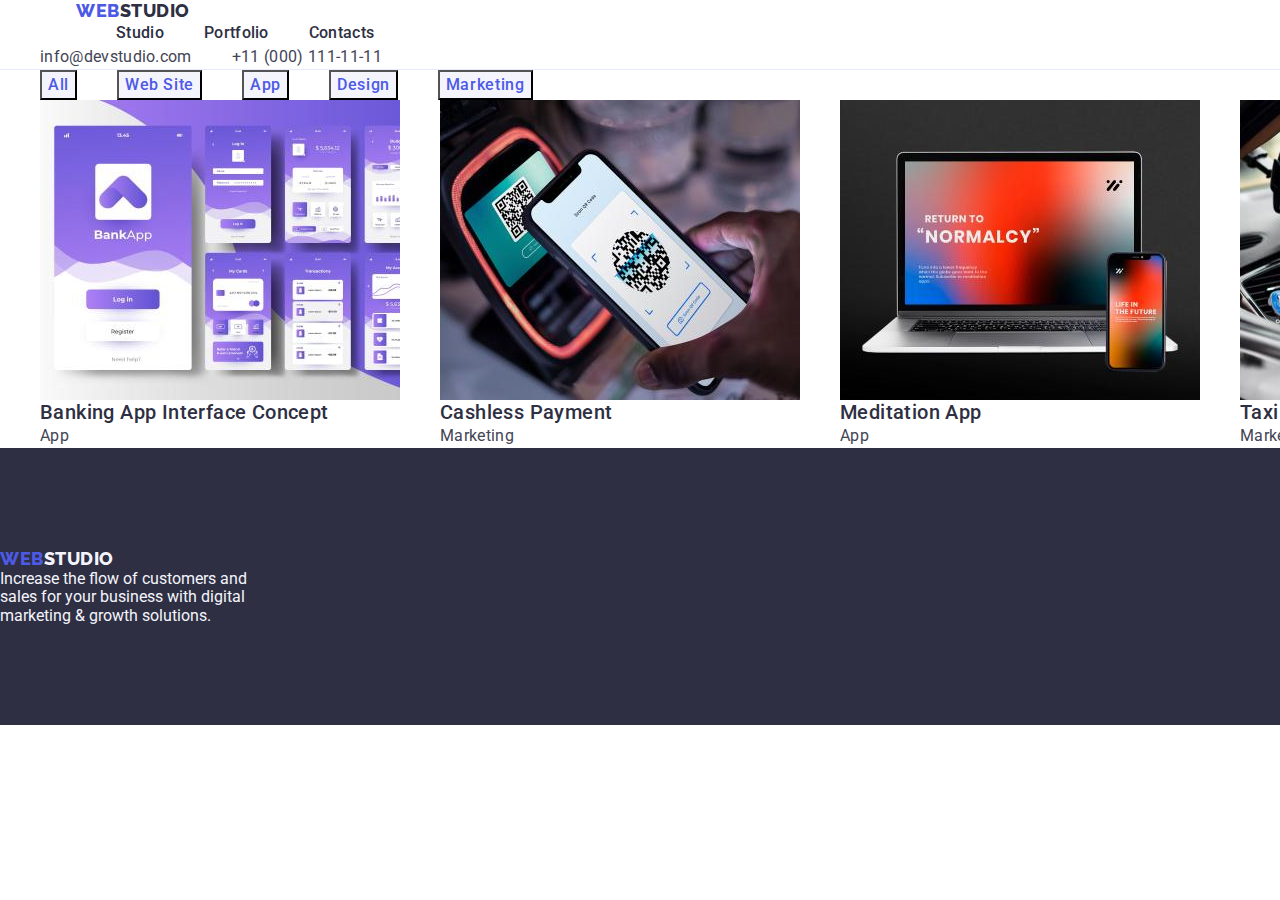
==== portfolio.html @ 9ea76489 "Update portfolio.html" ====
<!DOCTYPE html>
<html lang="en">
  <head>
    <meta charset="UTF-8" />
    <meta http-equiv="X-UA-Compatible" content="IE=edge" />
    <meta name="viewport" content="width=device-width, initial-scale=1.0" />

    <link rel="preconnect" href="https://fonts.googleapis.com" />
    <link rel="preconnect" href="https://fonts.gstatic.com" crossorigin />
    <link
      href="https://fonts.googleapis.com/css2?family=Raleway:wght@800&family=Roboto:wght@400;500;700&display=swap"
      rel="stylesheet"
    />

    <title>Document</title>
    <link
      rel="stylesheet"
      href="https://cdnjs.cloudflare.com/ajax/libs/modern-normalize/1.0.0/modern-normalize.min.css"
    />
    <link rel="stylesheet" href="./css/styles.css" />
  </head>
  <body>
    <header class="header">
      <!-- maine navigation -->
      <div class="header-page container">
        <nav>
          <a href="./index.html" class="logo link">Web<span class="logo-part">Studio</span></a>
          <ul class="list">
            <li><a class="nav-item link" href="./index.html">Studio</a></li>
            <li>
              <a class="nav-item link" href="./portfolio.html">Portfolio</a>
            </li>
            <li><a class="nav-item link" href="">Contacts</a></li>
          </ul>
        </nav>
      </div>
      <!-- Contacts -->
      <address class="address">
        <ul class="list">
          <li>
            <a class="adress-item link" href="mailto:info@devstudio.com">info@devstudio.com</a>
          </li>
          <li>
            <a class="adress-item link" href="tel:+110001111111">+11 (000) 111-11-11</a>
          </li>
        </ul>
      </address>
    </header>
    <!-- maine content -->
    <main>
      <section>
        <h1 hidden>Examples</h1>
        <ul class="list">
          <li><button class="buttons" type="button">All</button></li>
          <li><button class="buttons" type="button">Web Site</button></li>
          <li><button class="buttons" type="button">App</button></li>
          <li><button class="buttons" type="button">Design</button></li>
          <li><button class="buttons" type="button">Marketing</button></li>
        </ul>

        <!-- work examples -->
        <ul class="list">
          <li>
            <a class="block link" href="">
              <img src="./images/banking.jpg" alt="Banking App" />
              <h2 class="img-title">Banking App Interface Concept</h2>
              <p class="job-name">App</p>
            </a>
          </li>

          <li>
            <a class="block link" href="">
              <img src="./images/cashless.jpg" alt="Cashless Payment" />
              <h2 class="img-title">Cashless Payment</h2>
              <p class="job-name">Marketing</p>
            </a>
          </li>

          <li>
            <a class="block link" href="">
              <img src="./images/meditation.jpg" alt="Meditation App" />
              <h2 class="img-title">Meditation App</h2>
              <p class="job-name">App</p>
            </a>
          </li>

          <li>
            <a class="block link" href="">
              <img src="./images/taxi.jpg" alt="Taxi Service" />
              <h2 class="img-title">Taxi Service</h2>
              <p class="job-name">Marketing</p>
            </a>
          </li>

          <li>
            <a class="block link" href="">
              <img src="./images/screen.jpg" alt="Screen Illustrations" />
              <h2 class="img-title">Screen Illustrations</h2>
              <p class="job-name">Design</p>
            </a>
          </li>

          <li>
            <a class="block link" href="">
              <img src="./images/online.jpg" alt="Online Courses" />
              <h2 class="img-title">Online Courses</h2>
              <p class="job-name">Marketing</p>
            </a>
          </li>

          <li>
            <a class="block link" href="">
              <img src="./images/instagram.jpg" alt="Instagram Stories Concept" />
              <h2 class="img-title">Instagram Stories Concept</h2>
              <p class="job-name">Design</p>
            </a>
          </li>

          <li>
            <a class="block link" href="">
              <img src="./images/organic.jpg" alt="Organic Food" />
              <h2 class="img-title">Organic Food</h2>
              <p class="job-name">Web Site</p>
            </a>
          </li>

          <li>
            <a class="block link" href="">
              <img src="./images/coffee.jpg" alt="Fresh Coffee" />
              <h2 class="img-title">Fresh Coffee</h2>
              <p class="job-name">Web Site</p>
            </a>
          </li>
        </ul>
      </section>
    </main>

    <!-- Footer -->
    <footer class="footer">
      <a href="./index.html" class="logo link">Web<span class="logo-p">Studio</span></a>
      <p class="footer-text">
        Increase the flow of customers and sales for your business with digital marketing & growth
        solutions.
      </p>
    </footer>
  </body>
</html>
---- css/styles.css ----
:root {
  --pramery-text-color: #434455;
  --secondary-text-color: #2e2f42;
  --accent-text-color: #ffffff;
  --secondary-accent-text-color: #4d5ae5;
}

h1,
h2,
h3,
h4,
p {
  margin-top: 0;
  margin-bottom: 0;
}

ul,
ol {
  margin-top: 0;
  margin-bottom: 0;
  margin-left: 0;
}

button {
  cursor: pointer;
}

img {
  display: block;
}

body {
  font-family: 'Roboto', sans-serif;
  color: #434455;
  background-color: #ffffff;
}
.header {
  border-bottom: 1px solid #e7e9fc;
}
.header-page {
  display: flex;
}
.container {
  width: 1158px;
  margin: 0 auto;
  padding: 0 15px;
}
.logo {
  display: inline-block;
  margin-right: 76px;
  font-family: 'Raleway', sans-serif;
  font-weight: 800;
  font-size: 18px;
  line-height: 1.17;
  letter-spacing: 0.03em;
  text-transform: uppercase;
  color: var(--secondary-accent-text-color);
}
.link {
  text-decoration: none;
}
.logo-part {
  color: var(--secondary-text-color);
}
/* maine navigation */

.list {
  display: flex;
  gap: 40px;
  list-style: none;
  display: flex;
  align-items: center;
}

.nav-item {
  padding: 24px 0;
  font-weight: 500;
  font-size: 16px;
  line-height: 1.5;
  letter-spacing: 0.02em;
  color: var(--secondary-text-color);
}
.nav-item link {
  text-decoration: none;
}
.nav-item:hover,
.nav-item:focus {
  color: #404bbf;
}
.address {
  font-style: normal;
}

.adress-item {
  font-size: 16px;
  line-height: 1.5;
  letter-spacing: 0.02em;
  color: var(--pramery-text-color);
}
.adress-item:hover,
.adress-item:focus {
  color: #404bbf;
}
/* maine */

.hero {
  padding: 188px 0;
  background-color: var(--secondary-text-color);
}

.hero-title {
  font-size: 56px;
  line-height: 1.07;
  text-align: center;
  letter-spacing: 0.02em;
  color: #ffffff;
  max-width: 496px;
}
.button-title {
  display: block;
  min-width: 169px;
  height: 56px;
  border: none;
  border-radius: 4px;
  background-color: #4d5ae5;
  font-family: 'Roboto', sans-serif;
  font-weight: 500;
  font-size: 16px;
  line-height: 1.5;
  letter-spacing: 0.04em;
  color: #ffffff;
  cursor: pointer;
}
.button-title:hover,
.button-title:focus {
  background-color: #404bbf;
}
/* section 2 */
.work {
  gap: 24px;
}

.work-box {
  padding: 120px 0;
}

.work-list-item {
  width: calc((100% - 72px) / 4);
}
.work-item {
  margin-bottom: 8px;
  font-weight: 500;
  font-size: 20px;
  line-height: 1.2;
  letter-spacing: 0.02em;
  color: var(--secondary-text-color);
}
.work-text {
  font-size: 16px;
  line-height: 1.5;
  letter-spacing: 0.02em;
  color: var(--pramery-text-color);
}
.work-expl {
  margin-bottom: 72px;
  font-size: 36px;
  line-height: 1.11;
  text-align: center;
  letter-spacing: 0.02em;
  text-transform: capitalize;
  color: var(--secondary-text-color);
}

.img-box {
  width: calc((100% - 48px) / 3);
}
.team-section {
  background-color: #f4f4fd;
  padding: 120px 0;
}
.team {
  margin-bottom: 72px;
  font-size: 36px;
  line-height: 1.11;
  text-align: center;
  letter-spacing: 0.02em;
  text-transform: capitalize;
  color: var(--secondary-text-color);
}

.team-cards {
  background-color: #ffffff;
  width: calc((100% - 72px) / 4);
  border-radius: 0px 0px 4px 4px;
}
.card-box {
  padding: 32px 16px;
}
.team-name {
  margin-bottom: 8px;
  text-align: center;
  font-weight: 500;
  font-size: 20px;
  line-height: 1.2;
  letter-spacing: 0.02em;
  color: var(--secondary-text-color);
}
.job-title {
  text-align: center;
  font-size: 16px;
  line-height: 1.5;
  letter-spacing: 0.02em;
  color: var(--pramery-text-color);
}

/* footer */

.footer {
  padding: 100px 0;
  background-color: var(--secondary-text-color);
}
.logo-p {
  color: #f4f4fd;
}
.footer-text {
  max-width: 264px;
  color: #f4f4fd;
}

/* Portfolio */

/* buttons */

.buttons {
  font-family: 'Roboto', sans-serif;
  font-weight: 500;
  font-size: 16px;
  line-height: 1.5;
  letter-spacing: 0.04em;
  color: var(--secondary-accent-text-color);
  background-color: #f4f4fd;
}

.buttons:hover,
.buttons:focus {
  background-color: #404bbf;
  color: #ffffff;
}

.block link {
  text-decoration: none;
}
.img-title {
  font-weight: 500;
  font-size: 20px;
  line-height: 1.2;
  letter-spacing: 0.02em;
  color: var(--secondary-text-color);
}
.job-name {
  font-size: 16px;
  line-height: 1.5;
  letter-spacing: 0.02em;
  color: var(--pramery-text-color);
}
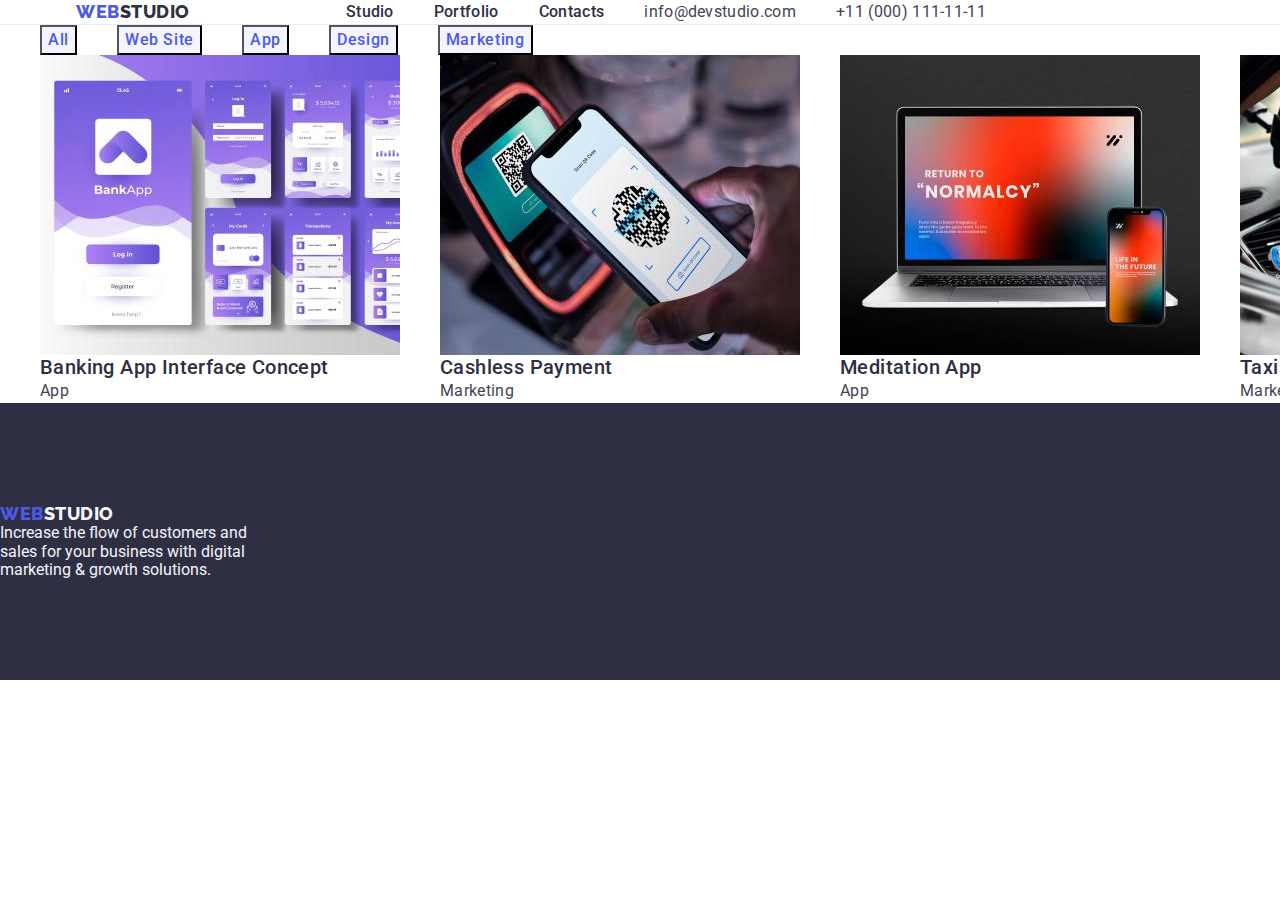
==== commit 8dfbe549: "Update portfolio.html" ====
--- a/portfolio.html
+++ b/portfolio.html
@@ -23,7 +23,7 @@
     <header class="header">
       <!-- maine navigation -->
       <div class="header-page container">
-        <nav>
+        <nav class="list">
           <a href="./index.html" class="logo link">Web<span class="logo-part">Studio</span></a>
           <ul class="list">
             <li><a class="nav-item link" href="./index.html">Studio</a></li>
@@ -33,18 +33,19 @@
             <li><a class="nav-item link" href="">Contacts</a></li>
           </ul>
         </nav>
+
+        <!-- Contacts -->
+        <address class="address">
+          <ul class="list">
+            <li>
+              <a class="adress-item link" href="mailto:info@devstudio.com">info@devstudio.com</a>
+            </li>
+            <li>
+              <a class="adress-item link" href="tel:+110001111111">+11 (000) 111-11-11</a>
+            </li>
+          </ul>
+        </address>
       </div>
-      <!-- Contacts -->
-      <address class="address">
-        <ul class="list">
-          <li>
-            <a class="adress-item link" href="mailto:info@devstudio.com">info@devstudio.com</a>
-          </li>
-          <li>
-            <a class="adress-item link" href="tel:+110001111111">+11 (000) 111-11-11</a>
-          </li>
-        </ul>
-      </address>
     </header>
     <!-- maine content -->
     <main>
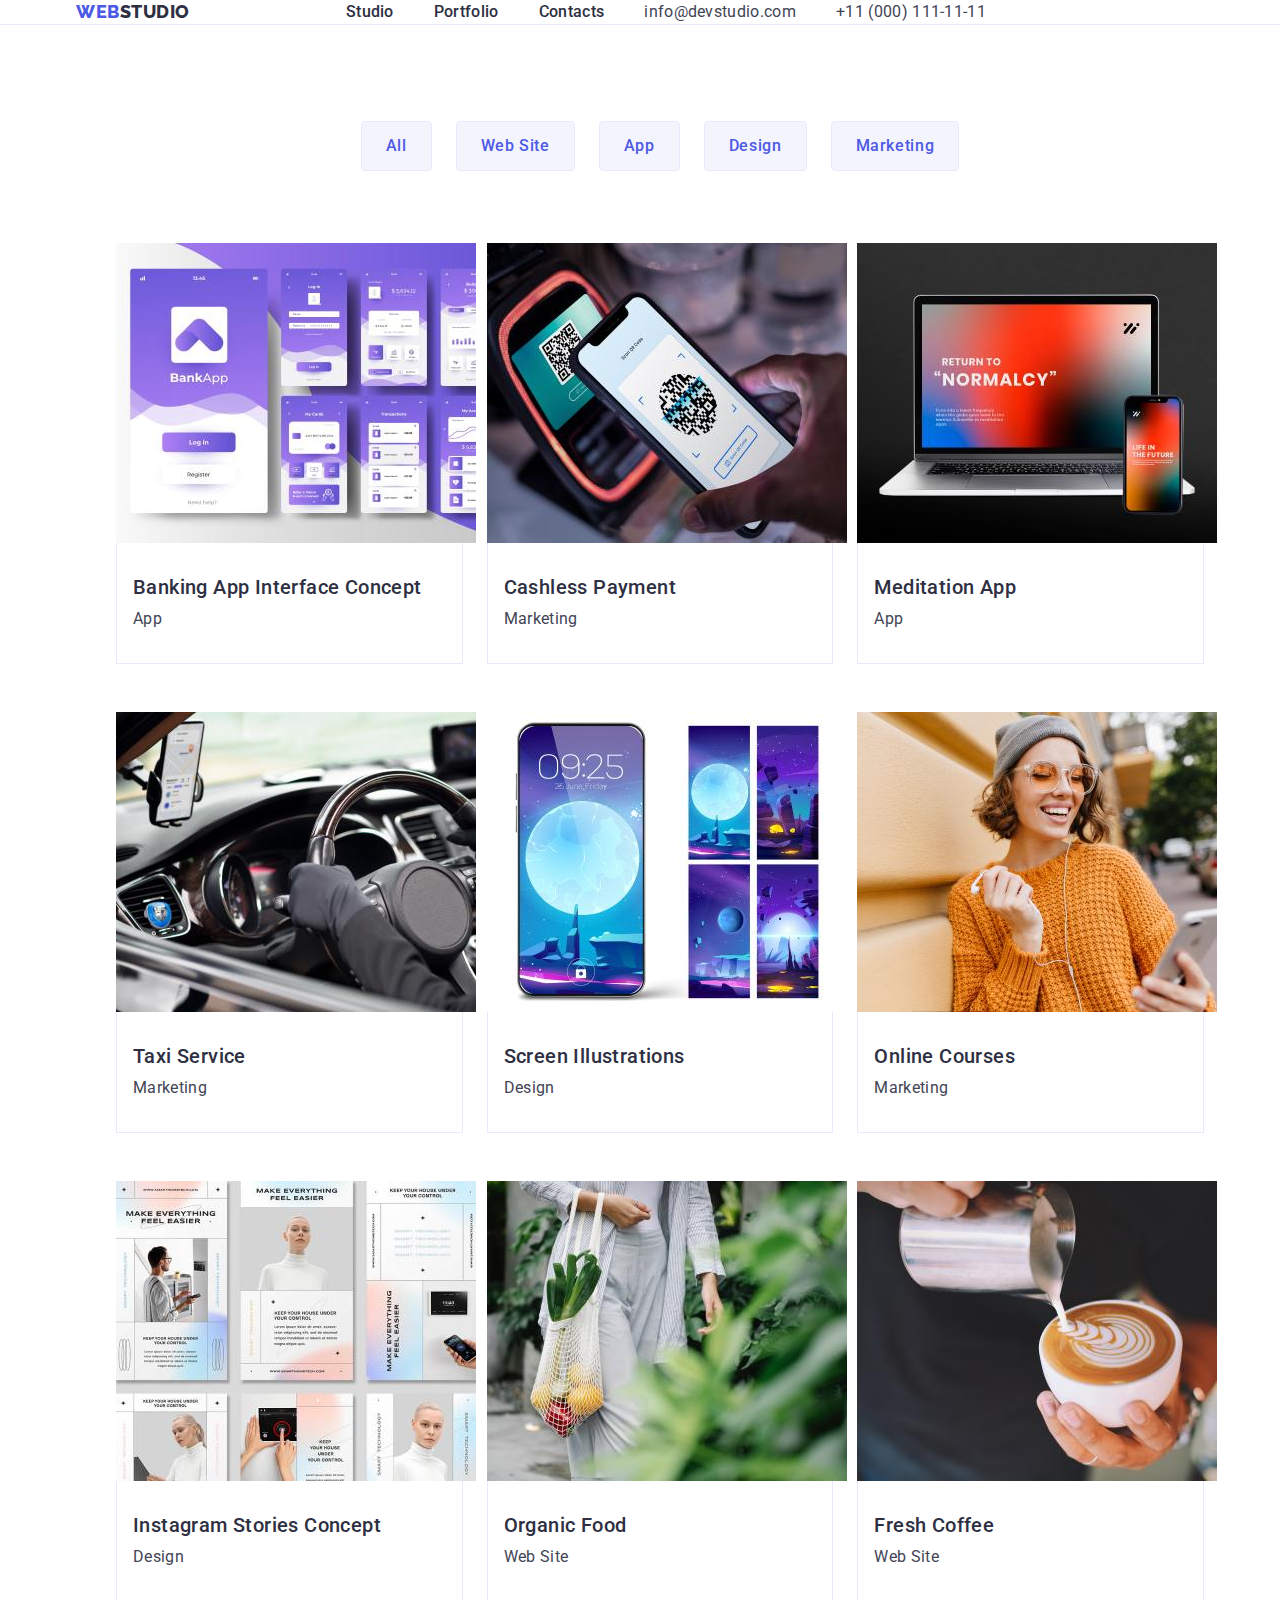
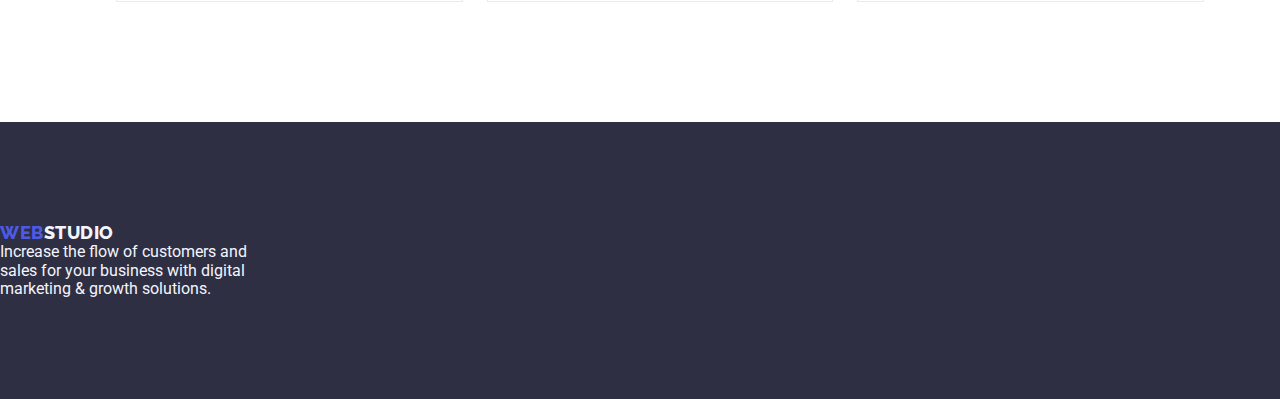
==== commit 45029996: "portfolio" ====
--- a/portfolio.html
+++ b/portfolio.html
@@ -49,90 +49,110 @@
     </header>
     <!-- maine content -->
     <main>
-      <section>
-        <h1 hidden>Examples</h1>
-        <ul class="list">
-          <li><button class="buttons" type="button">All</button></li>
-          <li><button class="buttons" type="button">Web Site</button></li>
-          <li><button class="buttons" type="button">App</button></li>
-          <li><button class="buttons" type="button">Design</button></li>
-          <li><button class="buttons" type="button">Marketing</button></li>
-        </ul>
+      <section class="exples-box">
+        <div class="container">
+          <h1 hidden>Examples</h1>
+          <ul class="buttons-list list">
+            <li><button class="buttons" type="button">All</button></li>
+            <li><button class="buttons" type="button">Web Site</button></li>
+            <li><button class="buttons" type="button">App</button></li>
+            <li><button class="buttons" type="button">Design</button></li>
+            <li><button class="buttons" type="button">Marketing</button></li>
+          </ul>
 
-        <!-- work examples -->
-        <ul class="list">
-          <li>
-            <a class="block link" href="">
-              <img src="./images/banking.jpg" alt="Banking App" />
-              <h2 class="img-title">Banking App Interface Concept</h2>
-              <p class="job-name">App</p>
-            </a>
-          </li>
+          <!-- work examples -->
+          <ul class="block-list list">
+            <li class="block-exples">
+              <a class="block link" href="">
+                <img src="./images/banking.jpg" alt="Banking App" />
+                <div class="blocks-box">
+                  <h2 class="img-title">Banking App Interface Concept</h2>
+                  <p class="job-name">App</p>
+                </div>
+              </a>
+            </li>
 
-          <li>
-            <a class="block link" href="">
-              <img src="./images/cashless.jpg" alt="Cashless Payment" />
-              <h2 class="img-title">Cashless Payment</h2>
-              <p class="job-name">Marketing</p>
-            </a>
-          </li>
+            <li class="block-exples">
+              <a class="block link" href="">
+                <img src="./images/cashless.jpg" alt="Cashless Payment" />
+                <div class="blocks-box">
+                  <h2 class="img-title">Cashless Payment</h2>
+                  <p class="job-name">Marketing</p>
+                </div>
+              </a>
+            </li>
 
-          <li>
-            <a class="block link" href="">
-              <img src="./images/meditation.jpg" alt="Meditation App" />
-              <h2 class="img-title">Meditation App</h2>
-              <p class="job-name">App</p>
-            </a>
-          </li>
+            <li class="block-exples">
+              <a class="block link" href="">
+                <img src="./images/meditation.jpg" alt="Meditation App" />
+                <div class="blocks-box">
+                  <h2 class="img-title">Meditation App</h2>
+                  <p class="job-name">App</p>
+                </div>
+              </a>
+            </li>
 
-          <li>
-            <a class="block link" href="">
-              <img src="./images/taxi.jpg" alt="Taxi Service" />
-              <h2 class="img-title">Taxi Service</h2>
-              <p class="job-name">Marketing</p>
-            </a>
-          </li>
+            <li class="block-exples">
+              <a class="block link" href="">
+                <img src="./images/taxi.jpg" alt="Taxi Service" />
+                <div class="blocks-box">
+                  <h2 class="img-title">Taxi Service</h2>
+                  <p class="job-name">Marketing</p>
+                </div>
+              </a>
+            </li>
 
-          <li>
-            <a class="block link" href="">
-              <img src="./images/screen.jpg" alt="Screen Illustrations" />
-              <h2 class="img-title">Screen Illustrations</h2>
-              <p class="job-name">Design</p>
-            </a>
-          </li>
+            <li class="block-exples">
+              <a class="block link" href="">
+                <img src="./images/screen.jpg" alt="Screen Illustrations" />
+                <div class="blocks-box">
+                  <h2 class="img-title">Screen Illustrations</h2>
+                  <p class="job-name">Design</p>
+                </div>
+              </a>
+            </li>
 
-          <li>
-            <a class="block link" href="">
-              <img src="./images/online.jpg" alt="Online Courses" />
-              <h2 class="img-title">Online Courses</h2>
-              <p class="job-name">Marketing</p>
-            </a>
-          </li>
+            <li class="block-exples">
+              <a class="block link" href="">
+                <img src="./images/online.jpg" alt="Online Courses" />
+                <div class="blocks-box">
+                  <h2 class="img-title">Online Courses</h2>
+                  <p class="job-name">Marketing</p>
+                </div>
+              </a>
+            </li>
 
-          <li>
-            <a class="block link" href="">
-              <img src="./images/instagram.jpg" alt="Instagram Stories Concept" />
-              <h2 class="img-title">Instagram Stories Concept</h2>
-              <p class="job-name">Design</p>
-            </a>
-          </li>
+            <li class="block-exples">
+              <a class="block link" href="">
+                <img src="./images/instagram.jpg" alt="Instagram Stories Concept" />
+                <div class="blocks-box">
+                  <h2 class="img-title">Instagram Stories Concept</h2>
+                  <p class="job-name">Design</p>
+                </div>
+              </a>
+            </li>
 
-          <li>
-            <a class="block link" href="">
-              <img src="./images/organic.jpg" alt="Organic Food" />
-              <h2 class="img-title">Organic Food</h2>
-              <p class="job-name">Web Site</p>
-            </a>
-          </li>
+            <li class="block-exples">
+              <a class="block link" href="">
+                <img src="./images/organic.jpg" alt="Organic Food" />
+                <div class="blocks-box">
+                  <h2 class="img-title">Organic Food</h2>
+                  <p class="job-name">Web Site</p>
+                </div>
+              </a>
+            </li>
 
-          <li>
-            <a class="block link" href="">
-              <img src="./images/coffee.jpg" alt="Fresh Coffee" />
-              <h2 class="img-title">Fresh Coffee</h2>
-              <p class="job-name">Web Site</p>
-            </a>
-          </li>
-        </ul>
+            <li class="block-exples">
+              <a class="block link" href="">
+                <img src="./images/coffee.jpg" alt="Fresh Coffee" />
+                <div class="blocks-box">
+                  <h2 class="img-title">Fresh Coffee</h2>
+                  <p class="job-name">Web Site</p>
+                </div>
+              </a>
+            </li>
+          </ul>
+        </div>
       </section>
     </main>
 
--- a/css/styles.css
+++ b/css/styles.css
@@ -232,6 +232,9 @@
 /* buttons */
 
 .buttons {
+  border-radius: 4px;
+  padding: 12px 24px;
+  border: 1px solid #e7e9fc;
   font-family: 'Roboto', sans-serif;
   font-weight: 500;
   font-size: 16px;
@@ -243,6 +246,7 @@
 
 .buttons:hover,
 .buttons:focus {
+  border: 1px solid transparent;
   background-color: #404bbf;
   color: #ffffff;
 }
@@ -251,6 +255,7 @@
   text-decoration: none;
 }
 .img-title {
+  margin-bottom: 8px;
   font-weight: 500;
   font-size: 20px;
   line-height: 1.2;
@@ -263,3 +268,31 @@
   letter-spacing: 0.02em;
   color: var(--pramery-text-color);
 }
+
+.exples-box {
+  padding: 96px 0 120px;
+}
+
+.buttons-list {
+  display: flex;
+  justify-content: center;
+  gap: 24px;
+  margin-bottom: 72px;
+}
+
+.block-list {
+  display: flex;
+  flex-wrap: wrap;
+  column-gap: 24px;
+  row-gap: 48px;
+}
+
+.block-exples {
+  width: calc((100% - 48px) / 3);
+}
+
+.blocks-box {
+  padding: 32px 16px;
+  border: 1px solid #e7e9fc;
+  border-top: none;
+}
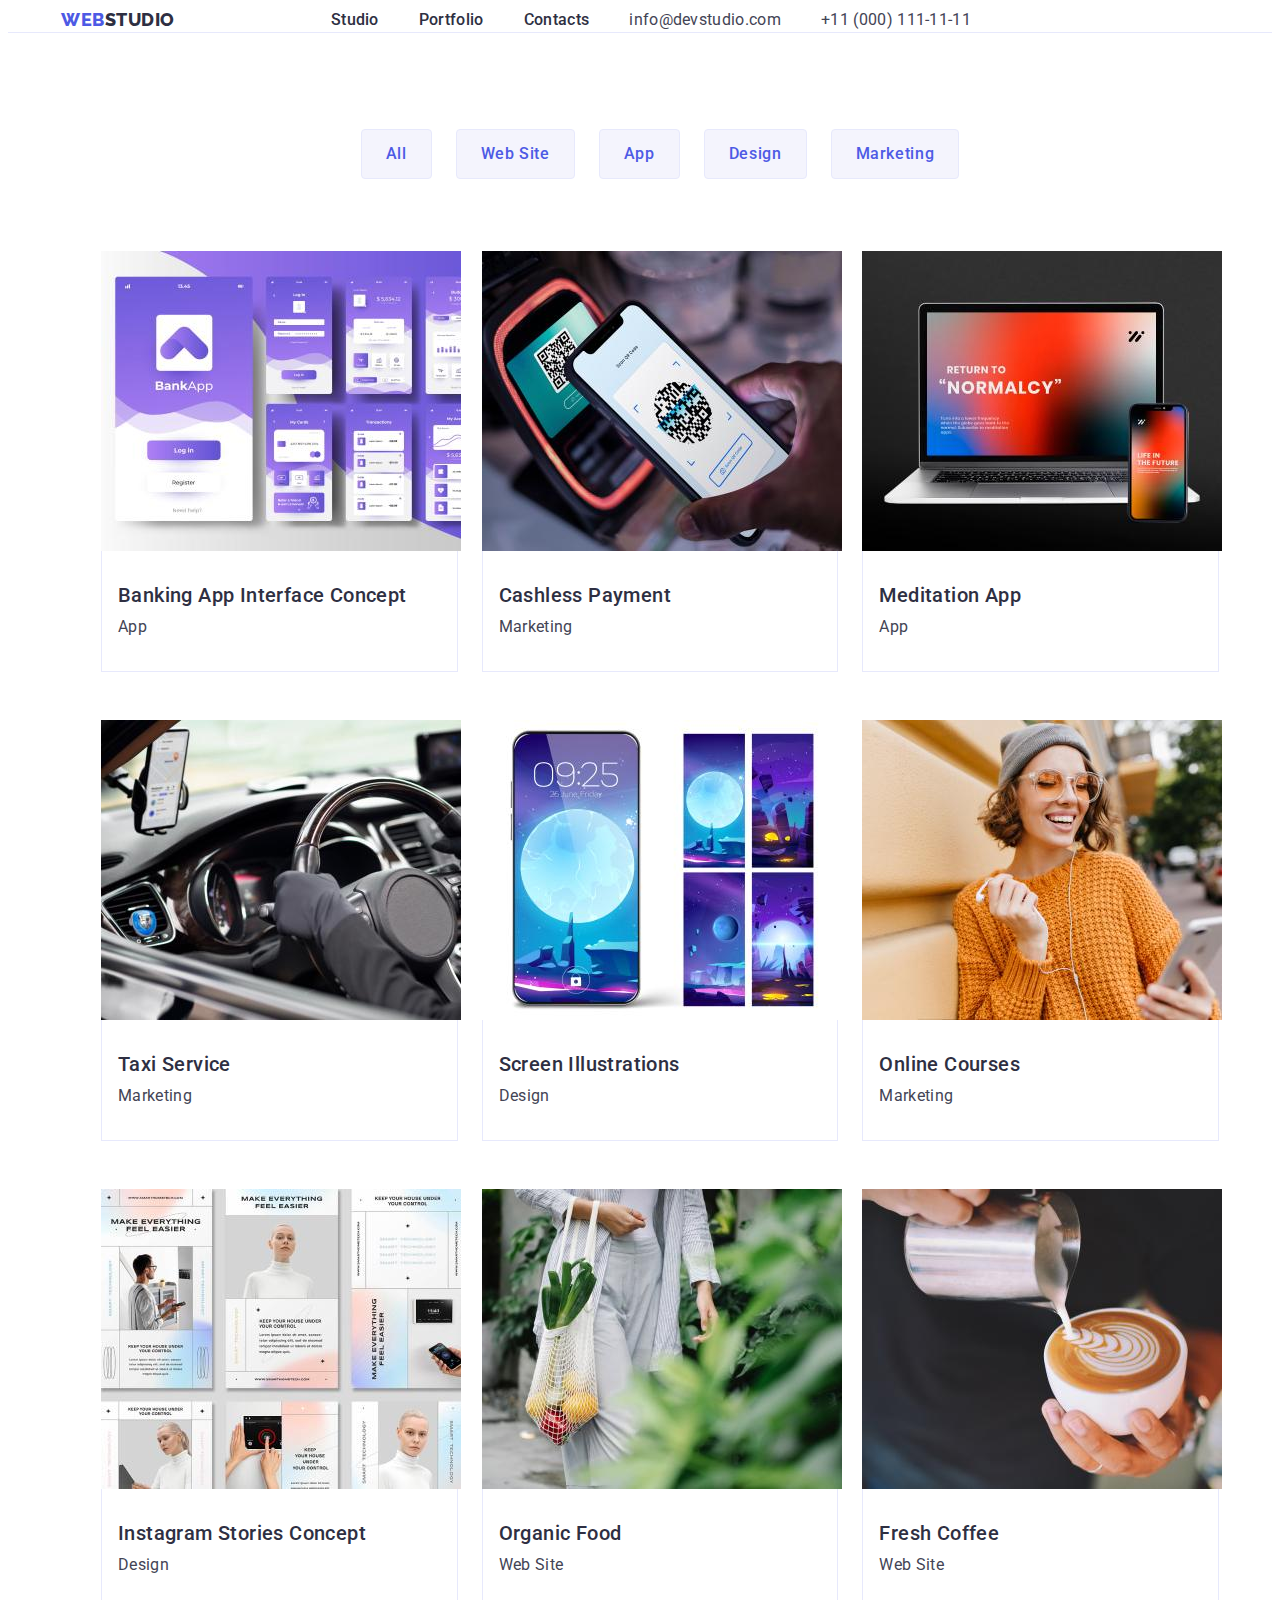
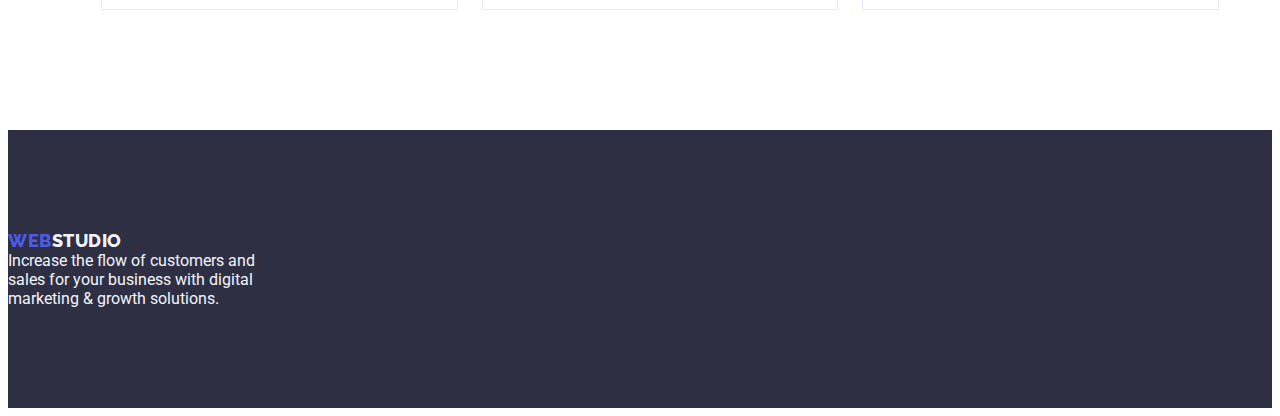
==== commit 372de6bd: "р" ====
--- a/portfolio.html
+++ b/portfolio.html
@@ -15,7 +15,10 @@
     <title>Document</title>
     <link
       rel="stylesheet"
-      href="https://cdnjs.cloudflare.com/ajax/libs/modern-normalize/1.0.0/modern-normalize.min.css"
+      href="https://cdnjs.cloudflare.com/ajax/libs/modern-normalize/1.1.0/modern-normalize.min.css"
+      integrity="sha512-wpPYUAdjBVSE4KJnH1VR1HeZfpl1ub8YT/NKx4PuQ5NmX2tKuGu6U/JRp5y+Y8XG2tV+wKQpNHVUX03MfMFn9Q=="
+      crossorigin="anonymous"
+      referrerpolicy="no-referrer"
     />
     <link rel="stylesheet" href="./css/styles.css" />
   </head>
--- a/css/styles.css
+++ b/css/styles.css
@@ -219,6 +219,7 @@
   padding: 100px 0;
   background-color: var(--secondary-text-color);
 }
+
 .logo-p {
   color: #f4f4fd;
 }
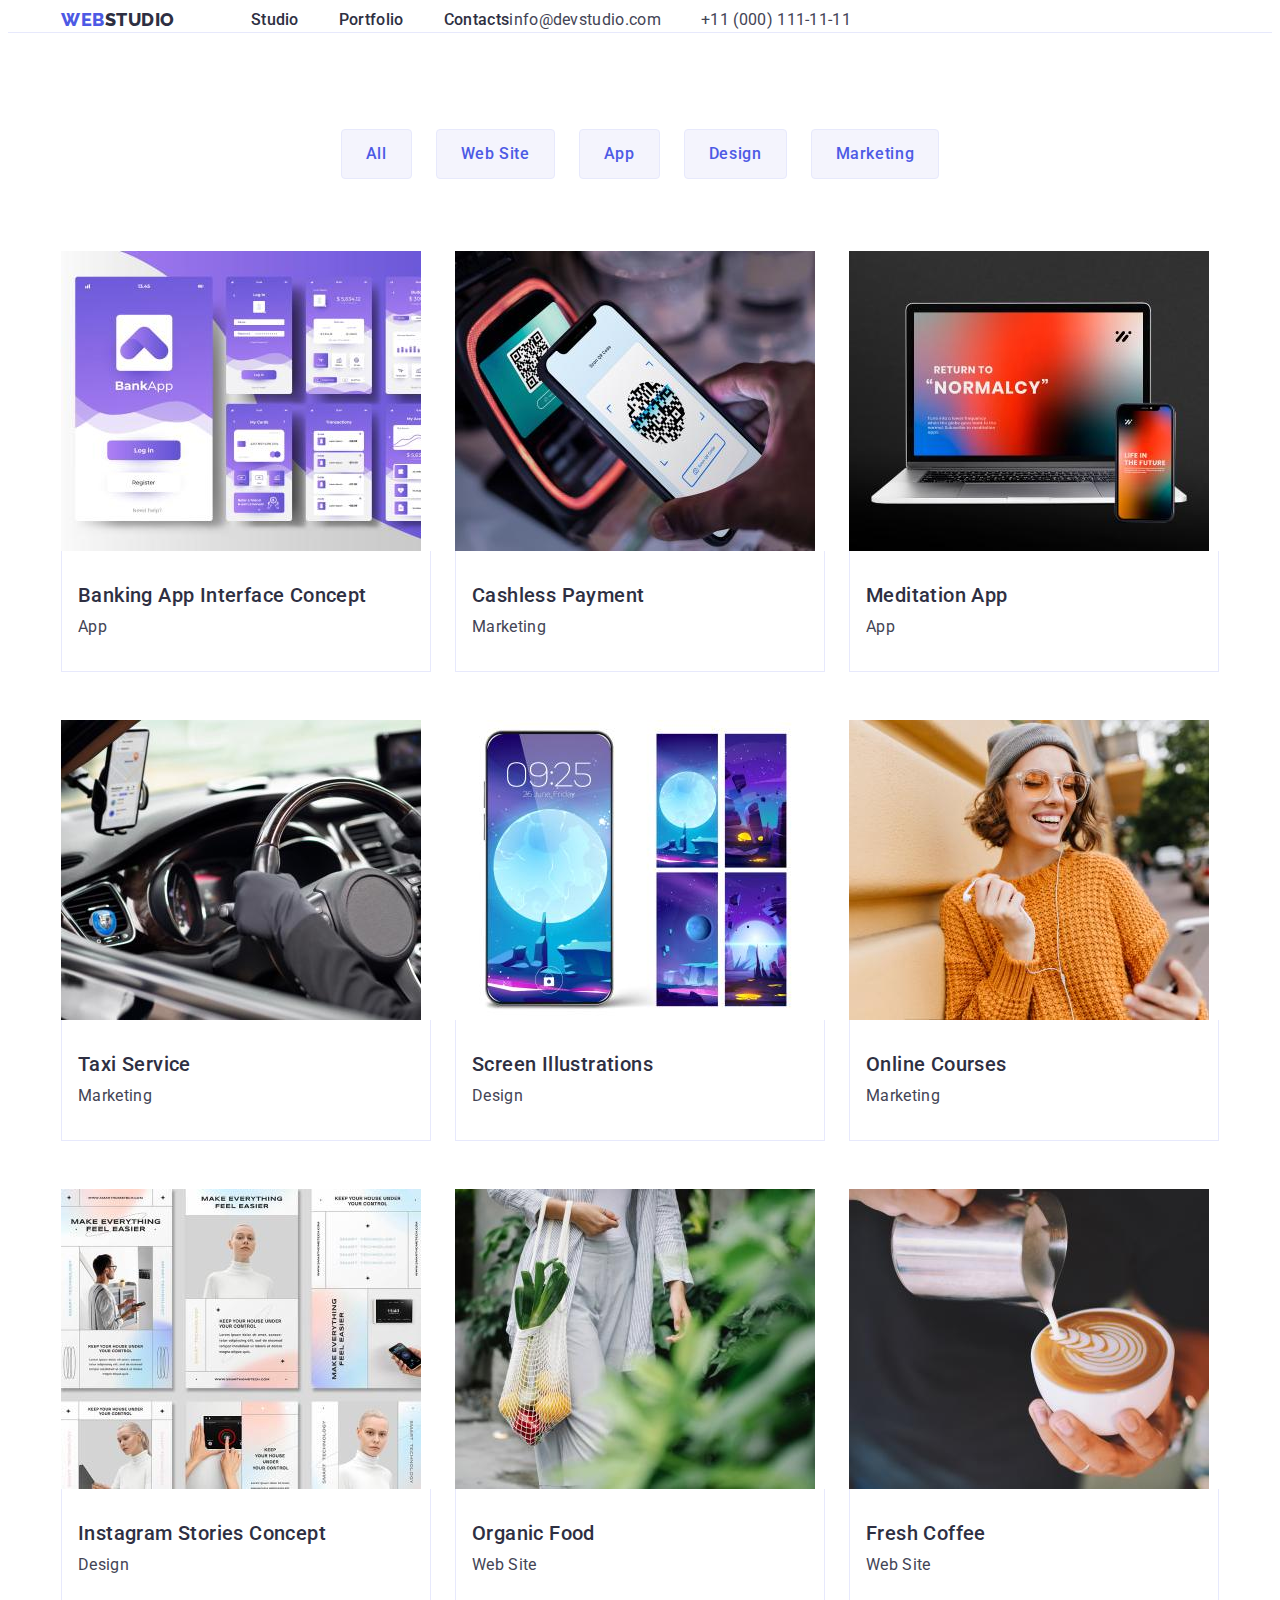
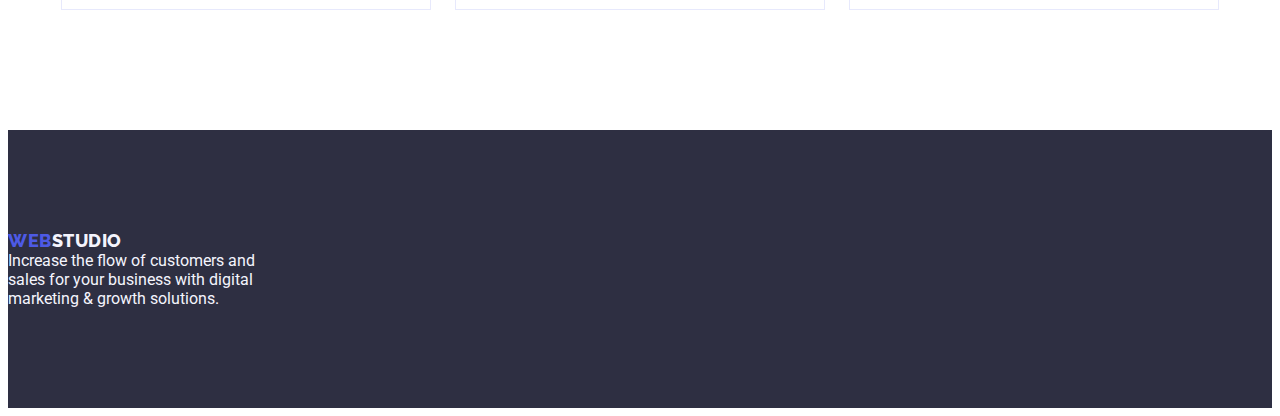
==== commit d7533797: "s" ====
--- a/portfolio.html
+++ b/portfolio.html
@@ -26,9 +26,9 @@
     <header class="header">
       <!-- maine navigation -->
       <div class="header-page container">
-        <nav class="list">
+        <nav class="nav list">
           <a href="./index.html" class="logo link">Web<span class="logo-part">Studio</span></a>
-          <ul class="list">
+          <ul class="nav-links list">
             <li><a class="nav-item link" href="./index.html">Studio</a></li>
             <li>
               <a class="nav-item link" href="./portfolio.html">Portfolio</a>
@@ -39,7 +39,7 @@
 
         <!-- Contacts -->
         <address class="address">
-          <ul class="list">
+          <ul class="nav-links list">
             <li>
               <a class="adress-item link" href="mailto:info@devstudio.com">info@devstudio.com</a>
             </li>
--- a/css/styles.css
+++ b/css/styles.css
@@ -16,9 +16,8 @@
 
 ul,
 ol {
-  margin-top: 0;
-  margin-bottom: 0;
-  margin-left: 0;
+  margin: 0;
+  padding: 0;
 }
 
 button {
@@ -65,13 +64,16 @@
 /* maine navigation */
 
 .list {
+  list-style: none;
+  align-items: center;
+}
+.nav {
+  display: flex;
+}
+.nav-links {
   display: flex;
   gap: 40px;
-  list-style: none;
-  display: flex;
-  align-items: center;
-}
-
+}
 .nav-item {
   padding: 24px 0;
   font-weight: 500;
@@ -137,11 +139,17 @@
 }
 /* section 2 */
 .work {
+  display: flex;
   gap: 24px;
 }
+.work-box-solutions {
+  padding-top: 120px;
+  padding-bottom: 120px;
+}
 
 .work-box {
-  padding: 120px 0;
+  padding-bottom: 120px;
+  padding-top: 0;
 }
 
 .work-list-item {
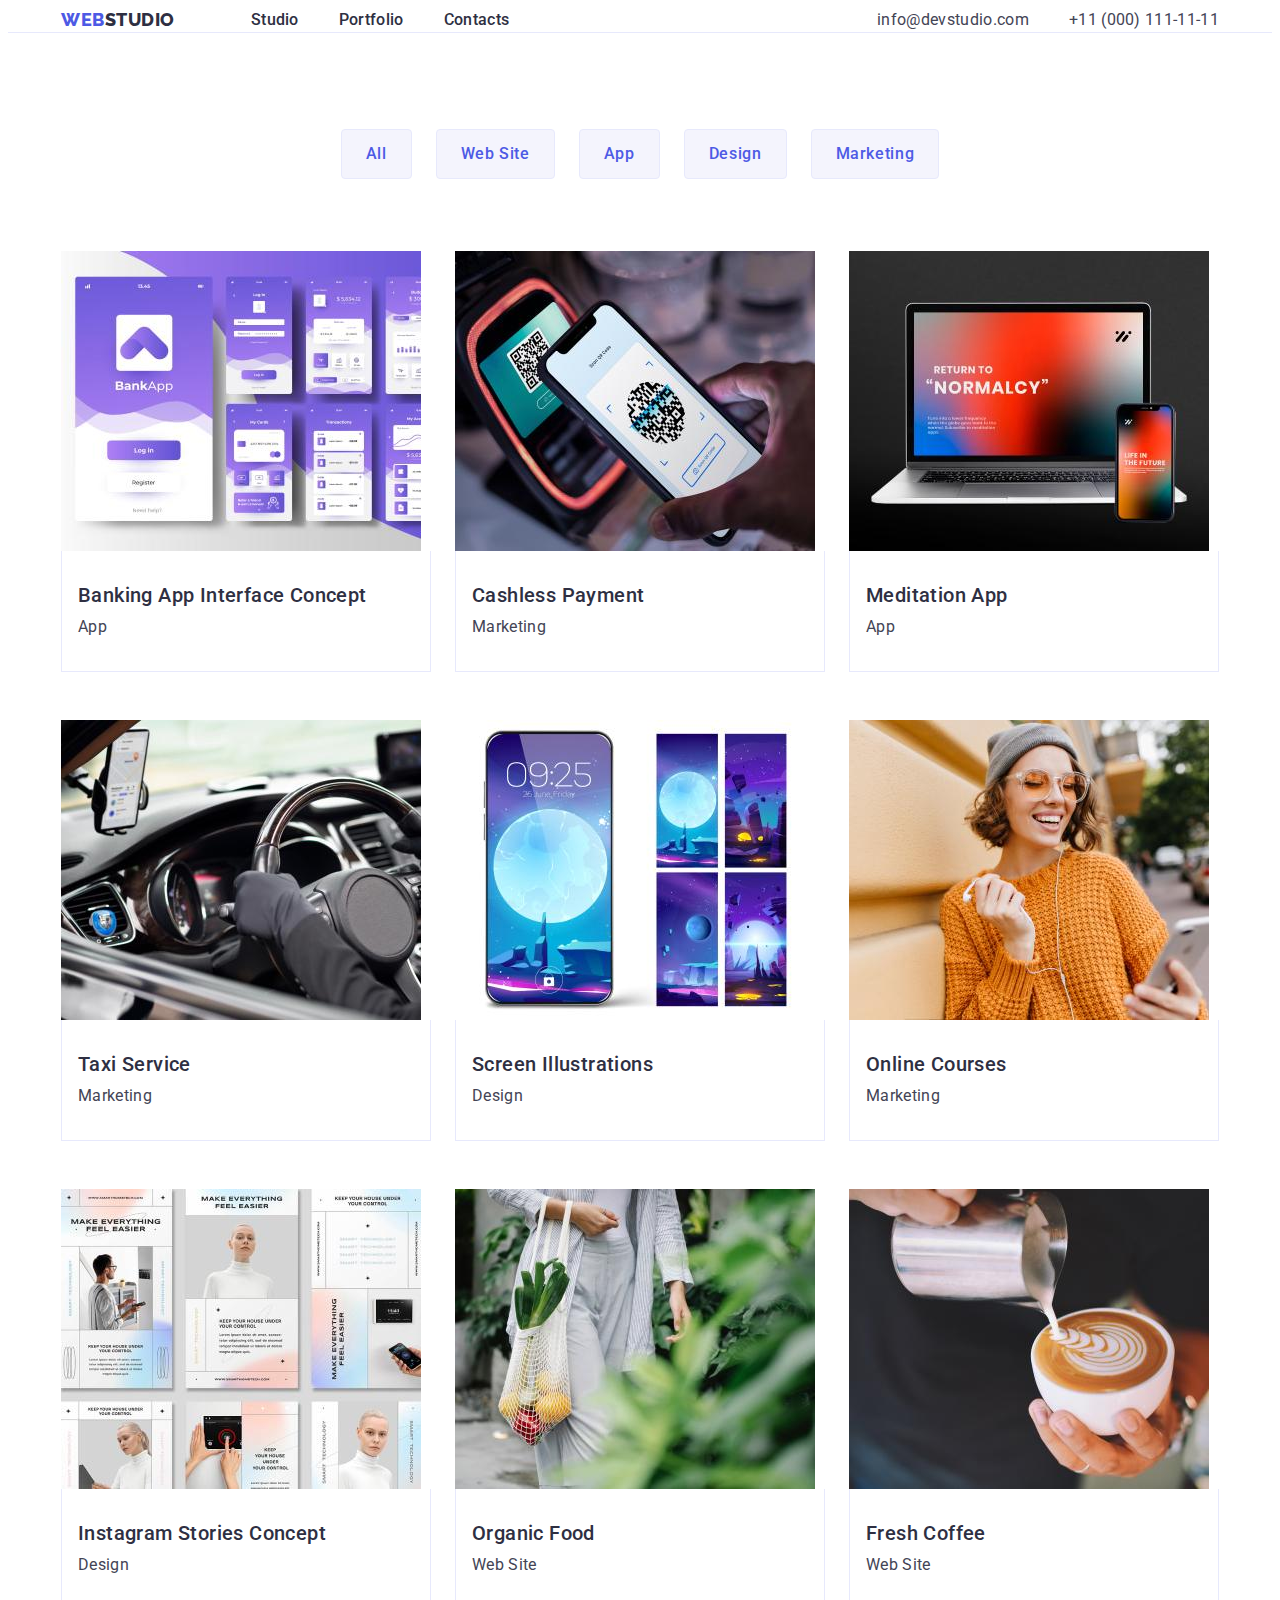
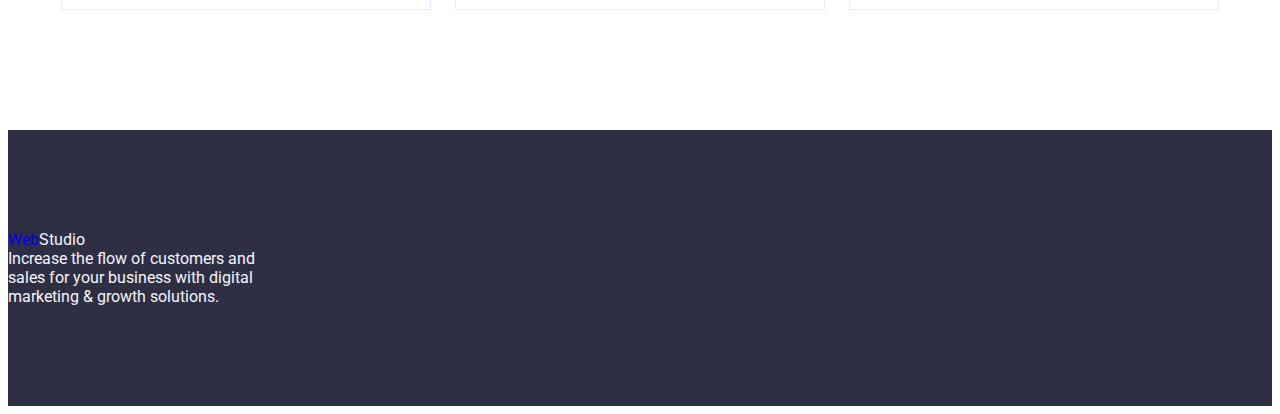
==== commit c1d4ed72: "s" ====
--- a/portfolio.html
+++ b/portfolio.html
@@ -161,7 +161,7 @@
 
     <!-- Footer -->
     <footer class="footer">
-      <a href="./index.html" class="logo link">Web<span class="logo-p">Studio</span></a>
+      <a href="./index.html" class="logon link">Web<span class="logo-p">Studio</span></a>
       <p class="footer-text">
         Increase the flow of customers and sales for your business with digital marketing & growth
         solutions.
--- a/css/styles.css
+++ b/css/styles.css
@@ -91,6 +91,7 @@
 }
 .address {
   font-style: normal;
+  margin-left: auto;
 }
 
 .adress-item {
@@ -227,6 +228,18 @@
   padding: 100px 0;
   background-color: var(--secondary-text-color);
 }
+.logo-footer {
+  margin-bottom: 16px;
+  display: inline-block;
+  margin-right: 76px;
+  font-family: 'Raleway', sans-serif;
+  font-weight: 800;
+  font-size: 18px;
+  line-height: 1.17;
+  letter-spacing: 0.03em;
+  text-transform: uppercase;
+  color: var(--secondary-accent-text-color);
+}
 
 .logo-p {
   color: #f4f4fd;
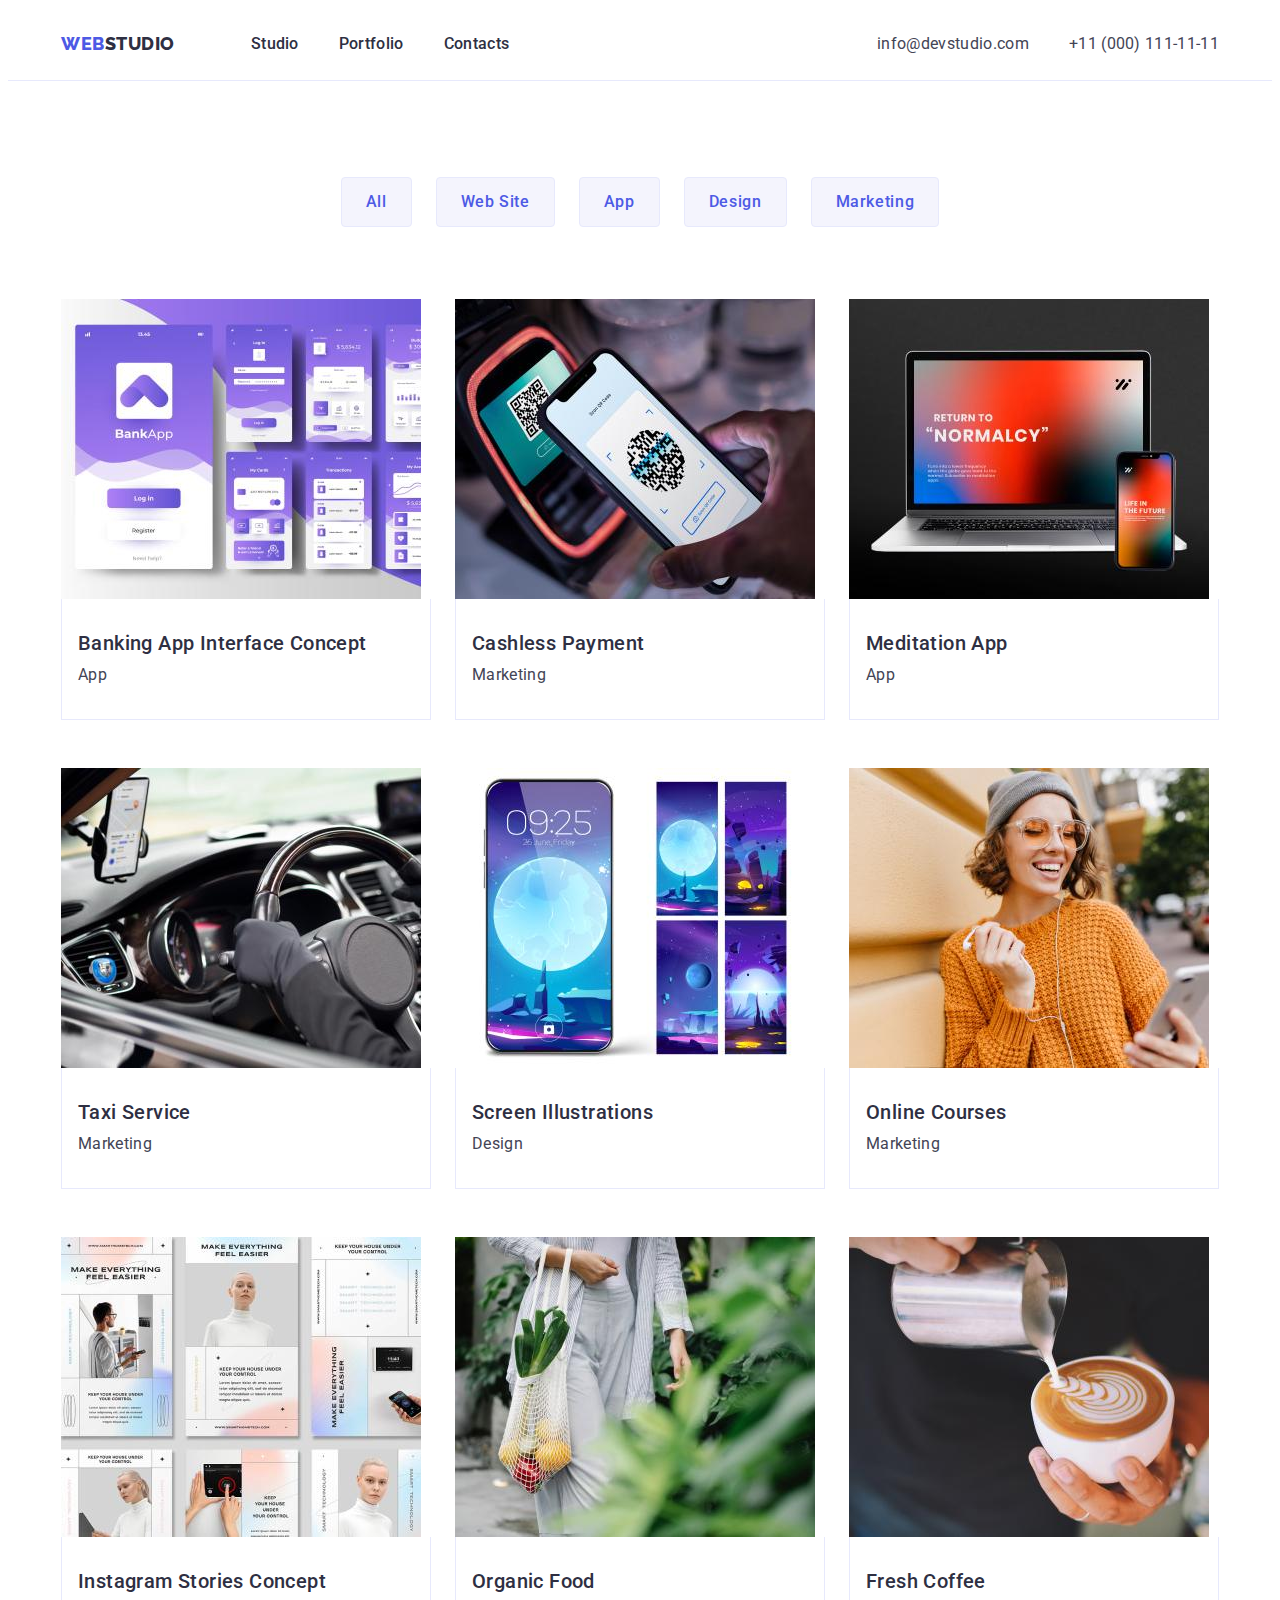
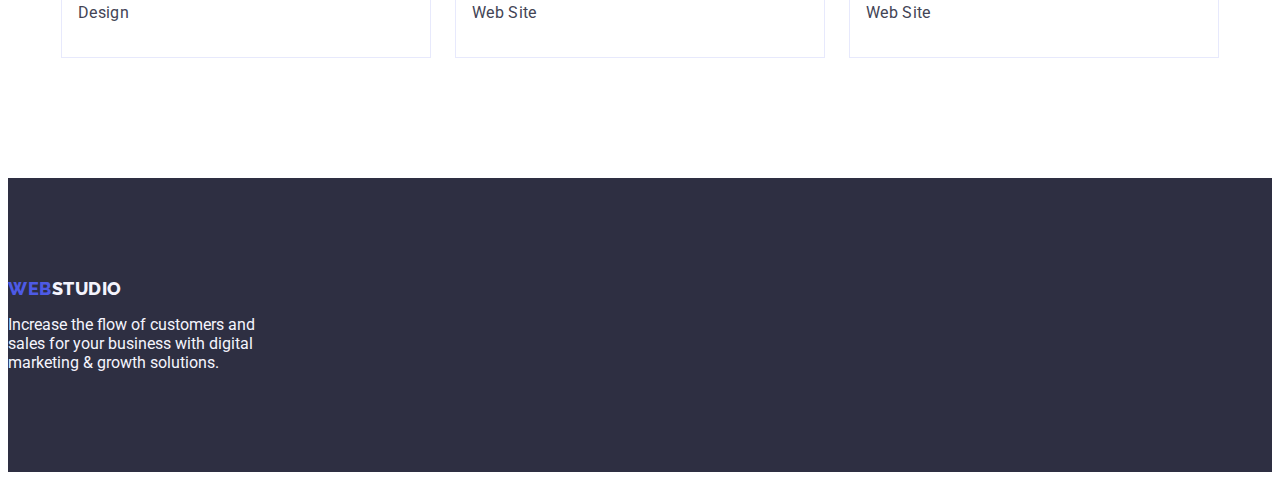
==== commit 7ac76a55: "r" ====
--- a/portfolio.html
+++ b/portfolio.html
@@ -161,7 +161,7 @@
 
     <!-- Footer -->
     <footer class="footer">
-      <a href="./index.html" class="logon link">Web<span class="logo-p">Studio</span></a>
+      <a href="./index.html" class="logo-footer link">Web<span class="logo-p">Studio</span></a>
       <p class="footer-text">
         Increase the flow of customers and sales for your business with digital marketing & growth
         solutions.
--- a/css/styles.css
+++ b/css/styles.css
@@ -75,6 +75,7 @@
   gap: 40px;
 }
 .nav-item {
+  display: block;
   padding: 24px 0;
   font-weight: 500;
   font-size: 16px;
@@ -95,6 +96,8 @@
 }
 
 .adress-item {
+  padding: 24px 0;
+  display: block;
   font-size: 16px;
   line-height: 1.5;
   letter-spacing: 0.02em;
@@ -112,6 +115,8 @@
 }
 
 .hero-title {
+  margin: 0 auto;
+  margin-bottom: 48px;
   font-size: 56px;
   line-height: 1.07;
   text-align: center;
@@ -120,6 +125,7 @@
   max-width: 496px;
 }
 .button-title {
+  margin: 0 auto;
   display: block;
   min-width: 169px;
   height: 56px;
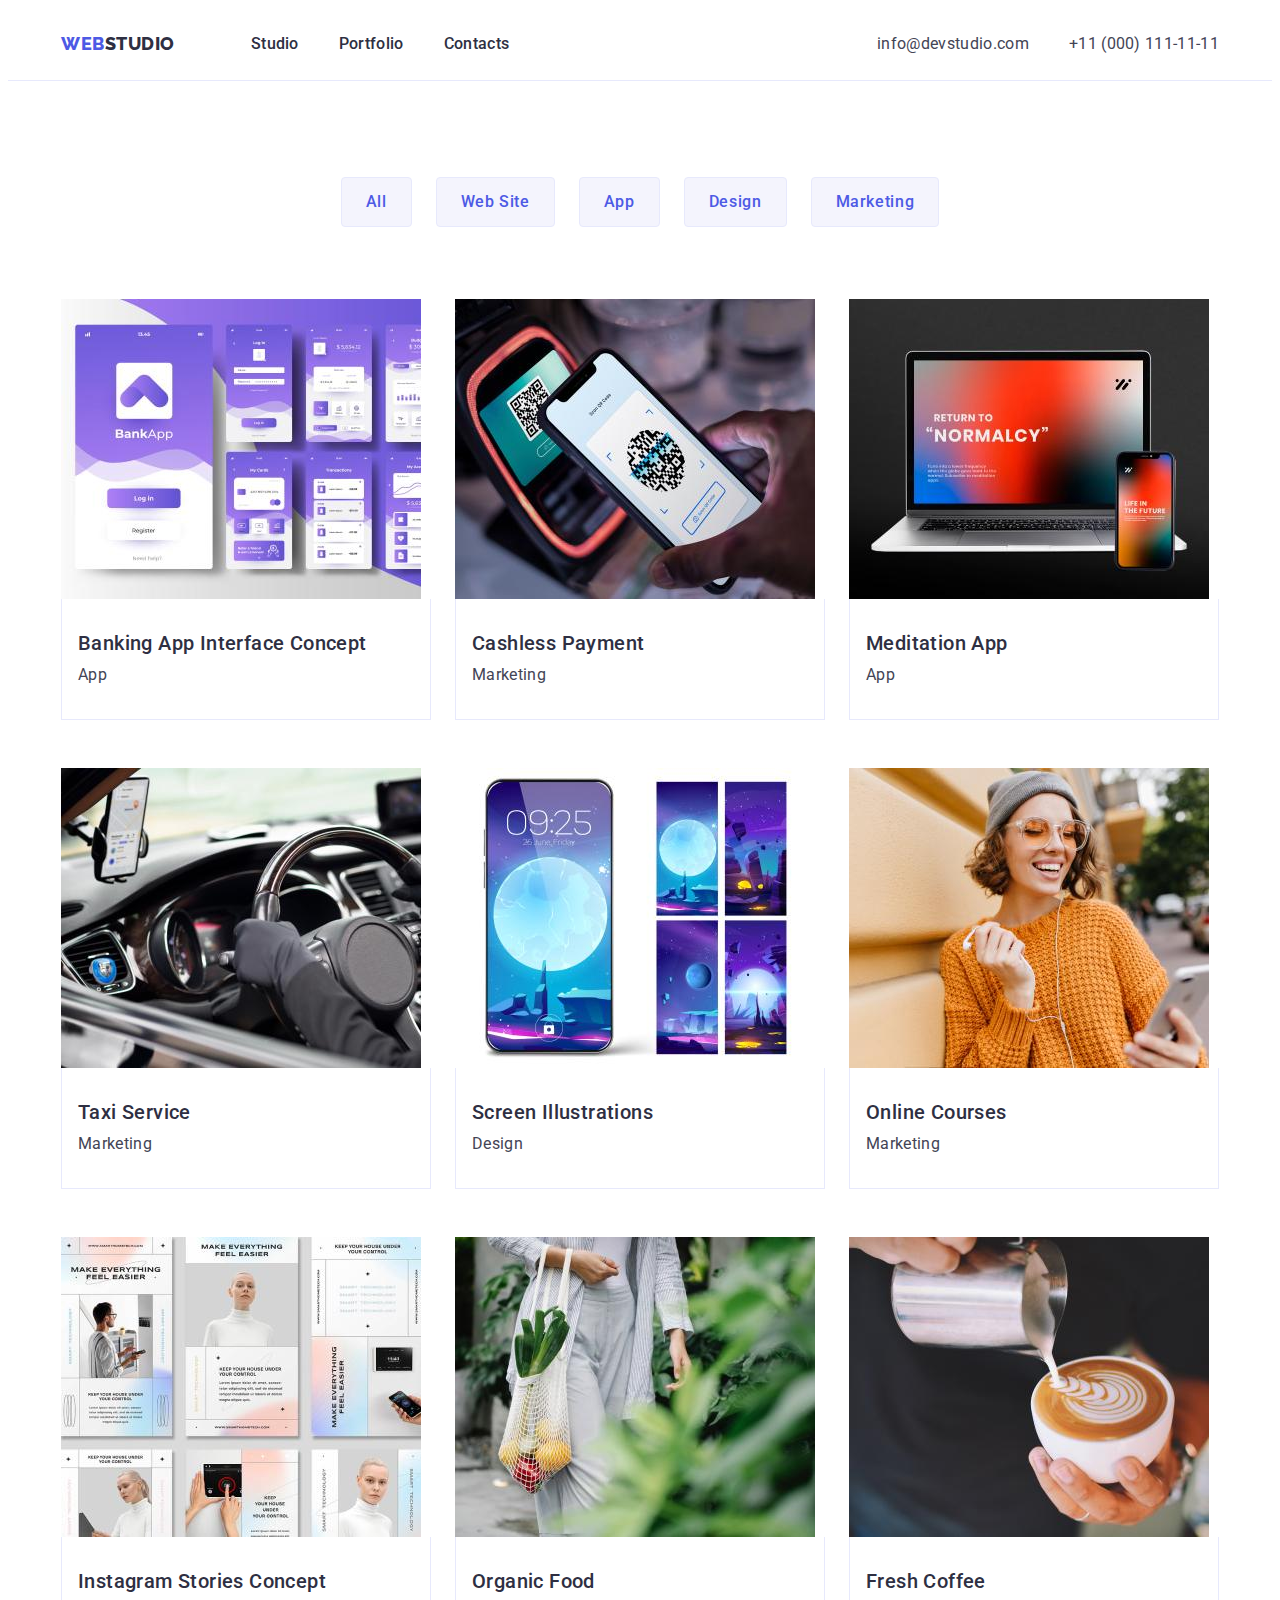
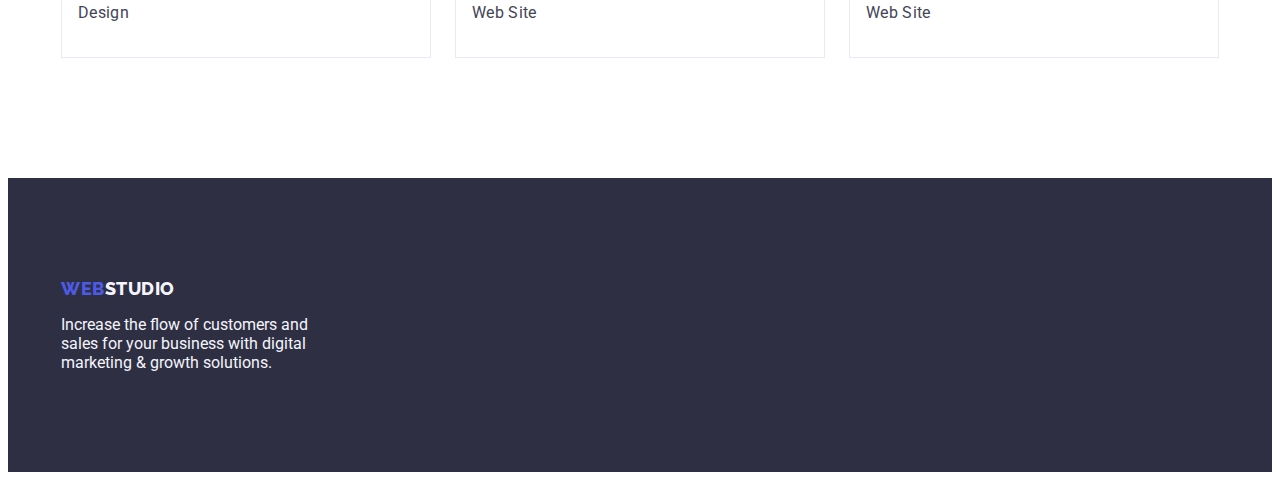
==== commit 0956ba43: "Update portfolio.html" ====
--- a/portfolio.html
+++ b/portfolio.html
@@ -161,11 +161,13 @@
 
     <!-- Footer -->
     <footer class="footer">
-      <a href="./index.html" class="logo-footer link">Web<span class="logo-p">Studio</span></a>
-      <p class="footer-text">
-        Increase the flow of customers and sales for your business with digital marketing & growth
-        solutions.
-      </p>
+      <div class="container">
+        <a href="./index.html" class="logo-footer link">Web<span class="logo-p">Studio</span></a>
+        <p class="footer-text">
+          Increase the flow of customers and sales for your business with digital marketing & growth
+          solutions.
+        </p>
+      </div>
     </footer>
   </body>
 </html>
